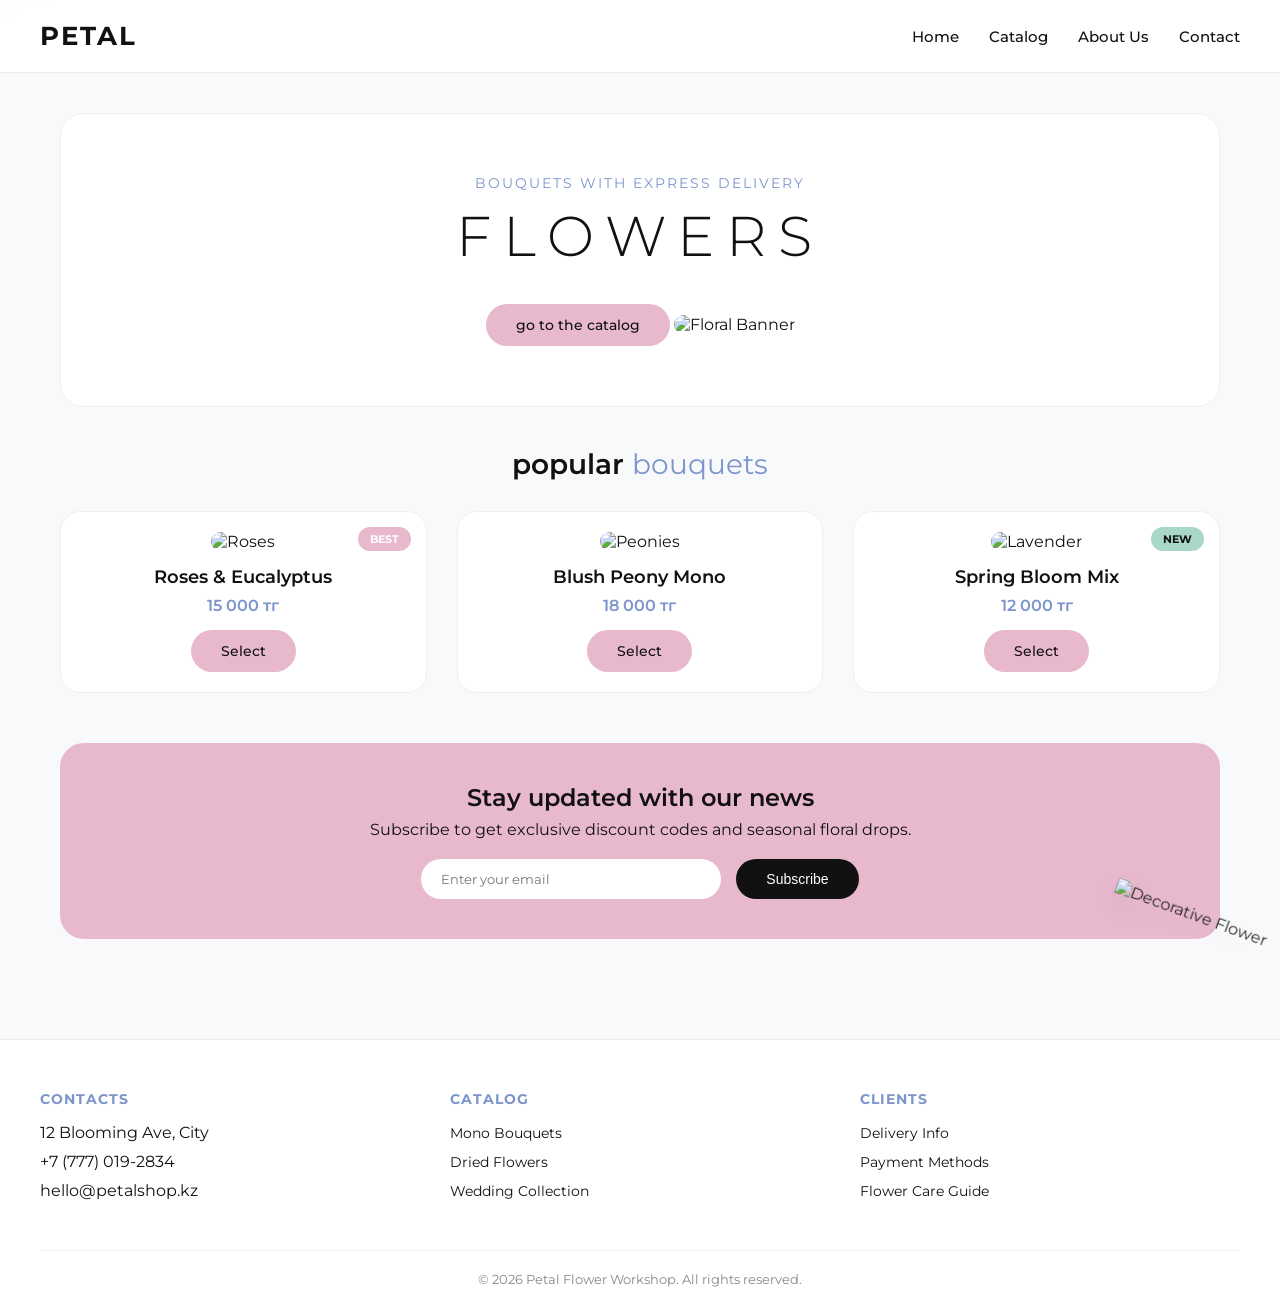
==== index.html @ 54bfecfd "Add files via upload" ====
<!DOCTYPE html>
<html lang="en">
<head>
    <meta charset="UTF-8">
    <meta name="viewport" content="width=device-width, initial-scale=1.0">
    <title>Petal - Flower Workshop</title>
    <link rel="stylesheet" href="css/style.css">
</head>
<body>
    <!-- FIXED DECORATIVE FLOWERS (Экранда қатып тұратын гүлдер) -->
    <img src="https://www.freepnglogos.com/uploads/flower-png/blossom-flower-transparent-image-13.png" class="bg-flower bg-flower-1" alt="Decorative Flower">
    <img src="https://static.vecteezy.com/system/resources/previews/059/246/254/non_2x/beautiful-azalea-flowers-isolated-on-transparent-background-free-png.png" class="bg-flower bg-flower-2" alt="Decorative Flower">

    <header>
        <div class="nav-container">
            <div class="logo">Petal</div>
            <nav>
                <ul class="nav-links">
                    <li><a href="index.html">Home</a></li>
                    <li><a href="catalog.html">Catalog</a></li>
                    <li><a href="about.html">About Us</a></li>
                    <li><a href="contact.html">Contact</a></li>
                </ul>
            </nav>
        </div>
    </header>

    <main>
        <!-- Hero Section -->
        <section class="hero">
            <p class="hero-subtitle">Bouquets with express delivery</p>
            <h1 class="hero-title">FLOWERS</h1>
            <a href="catalog.html" class="btn-pill">go to the catalog</a>
            <img src="https://images.unsplash.com/photo-1563241527-3004b7be0ffd?w=1000&h=400&fit=crop" alt="Floral Banner" class="hero-img">
        </section>

        <!-- Popular Section -->
        <section style="margin-bottom: 50px;">
            <h2 style="font-size: 28px; text-align: center;">popular <span class="highlight">bouquets</span></h2>
            
            <div class="grid-catalog">
                <article class="card">
                    <span class="badge badge-best">BEST</span>
                    <img src="https://images.unsplash.com/photo-1582794543139-8ac9cb0f7b11?w=400&h=300&fit=crop" alt="Roses">
                    <h3>Roses & Eucalyptus</h3>
                    <p class="price">15 000 тг</p>
                    <a href="catalog.html" class="btn-pill">Select</a>
                </article>

                <article class="card">
                    <img src="https://images.unsplash.com/photo-1490750967868-88cb4ec06540?w=400&h=300&fit=crop" alt="Peonies">
                    <h3>Blush Peony Mono</h3>
                    <p class="price">18 000 тг</p>
                    <a href="catalog.html" class="btn-pill">Select</a>
                </article>

                <article class="card">
                    <span class="badge badge-new">NEW</span>
                    <img src="https://images.unsplash.com/photo-1562690868-60bbe7293e94?w=400&h=300&fit=crop" alt="Lavender">
                    <h3>Spring Bloom Mix</h3>
                    <p class="price">12 000 тг</p>
                    <a href="catalog.html" class="btn-pill">Select</a>
                </article>
            </div>
        </section>

        <!-- Newsletter Bar -->
        <section class="newsletter-section">
            <h2>Stay updated with our news</h2>
            <p style="margin-top: 8px;">Subscribe to get exclusive discount codes and seasonal floral drops.</p>
            <form class="newsletter-form" action="#">
                <input type="email" placeholder="Enter your email" required>
                <button type="submit" class="btn-pill" style="background-color: var(--text-black); color: white;">Subscribe</button>
            </form>
        </section>
    </main>

    <footer>
        <div class="footer-grid">
            <div class="footer-col">
                <h4>Contacts</h4>
                <ul>
                    <li>12 Blooming Ave, City</li>
                    <li>+7 (777) 019-2834</li>
                    <li>hello@petalshop.kz</li>
                </ul>
            </div>
            <div class="footer-col">
                <h4>Catalog</h4>
                <ul>
                    <li><a href="catalog.html">Mono Bouquets</a></li>
                    <li><a href="catalog.html">Dried Flowers</a></li>
                    <li><a href="catalog.html">Wedding Collection</a></li>
                </ul>
            </div>
            <div class="footer-col">
                <h4>Clients</h4>
                <ul>
                    <li><a href="#">Delivery Info</a></li>
                    <li><a href="#">Payment Methods</a></li>
                    <li><a href="#">Flower Care Guide</a></li>
                </ul>
            </div>
        </div>
        <div class="footer-bottom">
            <p>&copy; 2026 Petal Flower Workshop. All rights reserved.</p>
        </div>
    </footer>
</body>
</html>
---- css/style.css ----
@import url('https://fonts.googleapis.com/css2?family=Montserrat:wght@300;400;500;600;700&display=swap');

:root {
    --periwinkle: #7C95CD; /* Палетка 1 */
    --soft-blue: #8FB1CE;  /* Палетка 2 */
    --mint-green: #A9D8CA; /* Палетка 3 */
    --bg-light: #F8F9FA;   /* Фон */
    --lilac-pink: #E8B8CD; /* Палетка 5 (Акцент) */
    --text-black: #111111; /* Қара шрифт */
    --white: #FFFFFF;
}

* {
    margin: 0;
    padding: 0;
    box-sizing: border-box;
}

body {
    font-family: 'Montserrat', sans-serif;
    background-color: var(--bg-light);
    color: var(--text-black);
    display: flex;
    flex-direction: column;
    min-height: 100vh;
}

/* FLEXBOX: Header */
header {
    background-color: var(--white);
    padding: 20px 40px;
    border-bottom: 1px solid #ECECEC;
}

.nav-container {
    display: flex;
    justify-content: space-between;
    align-items: center;
    max-width: 1200px;
    margin: 0 auto;
}

.logo {
    font-size: 26px;
    font-weight: 700;
    letter-spacing: 2px;
    color: var(--text-black);
    text-transform: uppercase;
}

.nav-links {
    list-style: none;
    display: flex;
    gap: 30px;
}

.nav-links a {
    color: var(--text-black);
    text-decoration: none;
    font-weight: 500;
    font-size: 15px;
    transition: color 0.3s;
}

.nav-links a:hover {
    color: var(--periwinkle);
}

main {
    flex: 1;
    max-width: 1200px;
    margin: 0 auto;
    width: 100%;
    padding: 40px 20px;
}

/* Typography & Accent Colors */
h1, h2, h3 {
    color: var(--text-black);
    font-weight: 600;
}

.highlight {
    color: var(--periwinkle);
    font-weight: 400;
}

/* Pill Buttons */
.btn-pill {
    display: inline-block;
    background-color: var(--lilac-pink);
    color: var(--text-black);
    padding: 12px 30px;
    border-radius: 30px;
    text-decoration: none;
    font-weight: 500;
    font-size: 14px;
    border: none;
    cursor: pointer;
    transition: all 0.3s ease;
}

.btn-pill:hover {
    background-color: var(--periwinkle);
    color: var(--white);
    transform: translateY(-2px);
}

/* HERO SECTION */
.hero {
    text-align: center;
    padding: 60px 20px;
    background-color: var(--white);
    border-radius: 24px;
    margin-bottom: 40px;
    border: 1px solid #F0F0F0;
}

.hero-subtitle {
    font-size: 14px;
    text-transform: uppercase;
    letter-spacing: 2px;
    color: var(--periwinkle);
    margin-bottom: 10px;
}

.hero-title {
    font-size: 56px;
    letter-spacing: 12px;
    margin-bottom: 20px;
    font-weight: 300;
}

.hero-img {
    width: 100%;
    max-height: 450px;
    object-fit: cover;
    border-radius: 20px;
    margin-top: 25px;
}

/* BADGES */
.badge {
    position: absolute;
    top: 15px;
    right: 15px;
    padding: 5px 12px;
    border-radius: 15px;
    font-size: 11px;
    font-weight: 700;
    color: var(--white);
}

.badge-best { background-color: var(--lilac-pink); }
.badge-new { background-color: var(--mint-green); color: var(--text-black); }

/* GRID CATALOGUE */
.grid-catalog {
    display: grid;
    grid-template-columns: repeat(auto-fit, minmax(280px, 1fr));
    gap: 30px;
    margin-top: 30px;
}

.card {
    position: relative;
    background-color: var(--white);
    border-radius: 20px;
    padding: 20px;
    text-align: center;
    border: 1px solid #EFEFEF;
    transition: transform 0.3s;
}

.card:hover {
    transform: translateY(-5px);
}

.card img {
    width: 100%;
    height: 260px;
    object-fit: cover;
    border-radius: 16px;
    margin-bottom: 15px;
}

.card h3 {
    font-size: 18px;
    margin-bottom: 8px;
}

.card .price {
    font-weight: 600;
    color: var(--periwinkle);
    margin-bottom: 15px;
}

/* ABOUT GRID */
.about-grid {
    display: grid;
    grid-template-columns: 1fr 1fr;
    gap: 40px;
    align-items: center;
    background-color: var(--white);
    padding: 40px;
    border-radius: 24px;
}

.about-grid img {
    width: 100%;
    border-radius: 20px;
}

/* NEWSLETTER BAR */
.newsletter-section {
    background-color: var(--lilac-pink);
    padding: 40px;
    border-radius: 24px;
    text-align: center;
    margin-top: 50px;
}

.newsletter-form {
    display: flex;
    justify-content: center;
    gap: 15px;
    margin-top: 20px;
    flex-wrap: wrap;
}

.newsletter-form input {
    padding: 12px 20px;
    border-radius: 30px;
    border: none;
    width: 300px;
    outline: none;
    font-family: 'Montserrat', sans-serif;
}

/* CONTACT FORM & MESSENGERS */
.contact-container {
    display: grid;
    grid-template-columns: 1fr 1fr;
    gap: 40px;
    background: var(--white);
    padding: 40px;
    border-radius: 24px;
}

.contact-form {
    display: flex;
    flex-direction: column;
    gap: 15px;
}

.contact-form input, .contact-form textarea {
    padding: 12px;
    border: 1px solid #DDD;
    border-radius: 10px;
    font-family: 'Montserrat', sans-serif;
}

.messenger-list {
    list-style: none;
    display: flex;
    flex-direction: column;
    gap: 15px;
    margin-top: 20px;
}

.messenger-list a {
    display: block;
    padding: 12px 20px;
    background-color: var(--bg-light);
    border-radius: 15px;
    color: var(--text-black);
    text-decoration: none;
    font-weight: 500;
    transition: background 0.3s;
}

.messenger-list a:hover {
    background-color: var(--mint-green);
}

/* EXTENDED FOOTER */
footer {
    background-color: var(--white);
    border-top: 1px solid #ECECEC;
    padding: 50px 40px 20px;
    margin-top: 60px;
}

.footer-grid {
    display: grid;
    grid-template-columns: repeat(auto-fit, minmax(180px, 1fr));
    gap: 30px;
    max-width: 1200px;
    margin: 0 auto;
    margin-bottom: 40px;
}

.footer-col h4 {
    font-size: 14px;
    text-transform: uppercase;
    letter-spacing: 1px;
    margin-bottom: 15px;
    color: var(--periwinkle);
}

.footer-col ul {
    list-style: none;
}

.footer-col ul li {
    margin-bottom: 10px;
}

.footer-col ul a {
    color: var(--text-black);
    text-decoration: none;
    font-size: 14px;
}

.footer-bottom {
    text-align: center;
    font-size: 13px;
    color: #888;
    border-top: 1px solid #F0F0F0;
    padding-top: 20px;
}

/* RESPONSIVE */
@media (max-width: 768px) {
    .nav-container { flex-direction: column; gap: 15px; }
    .about-grid, .contact-container { grid-template-columns: 1fr; }
    .hero-title { font-size: 36px; letter-spacing: 6px; }
}
/* FIXED BACKGROUND FLOWERS */
.bg-flower {
    position: fixed;
    pointer-events: none; /* Сурет батырмаларды басуға кедергі келтірмейді */
    z-index: 100; /* Беттің ең үстінде тұрады */
    opacity: 0.9; /* Әдемі көрінуі үшін сәл мөлдірлік қосылды */
    filter: drop-shadow(0 10px 15px rgba(0,0,0,0.1)); /* Жеңіл көлеңке */
}

.bg-flower-1 {
    top: -30px;
    left: -30px;
    width: 160px;
    transform: rotate(-15deg);
}

.bg-flower-2 {
    bottom: -30px;
    right: -30px;
    width: 200px;
    transform: rotate(20deg);
}

/* Мобильді нұсқада гүлдер кішірейеді */
@media (max-width: 768px) {
    .bg-flower-1 {
        width: 200px;
        top: -20px;
        left: -20px;
    }
    .bg-flower-2 {
        width: 220px;
        bottom: -20px;
        right: -20px;
    }
}
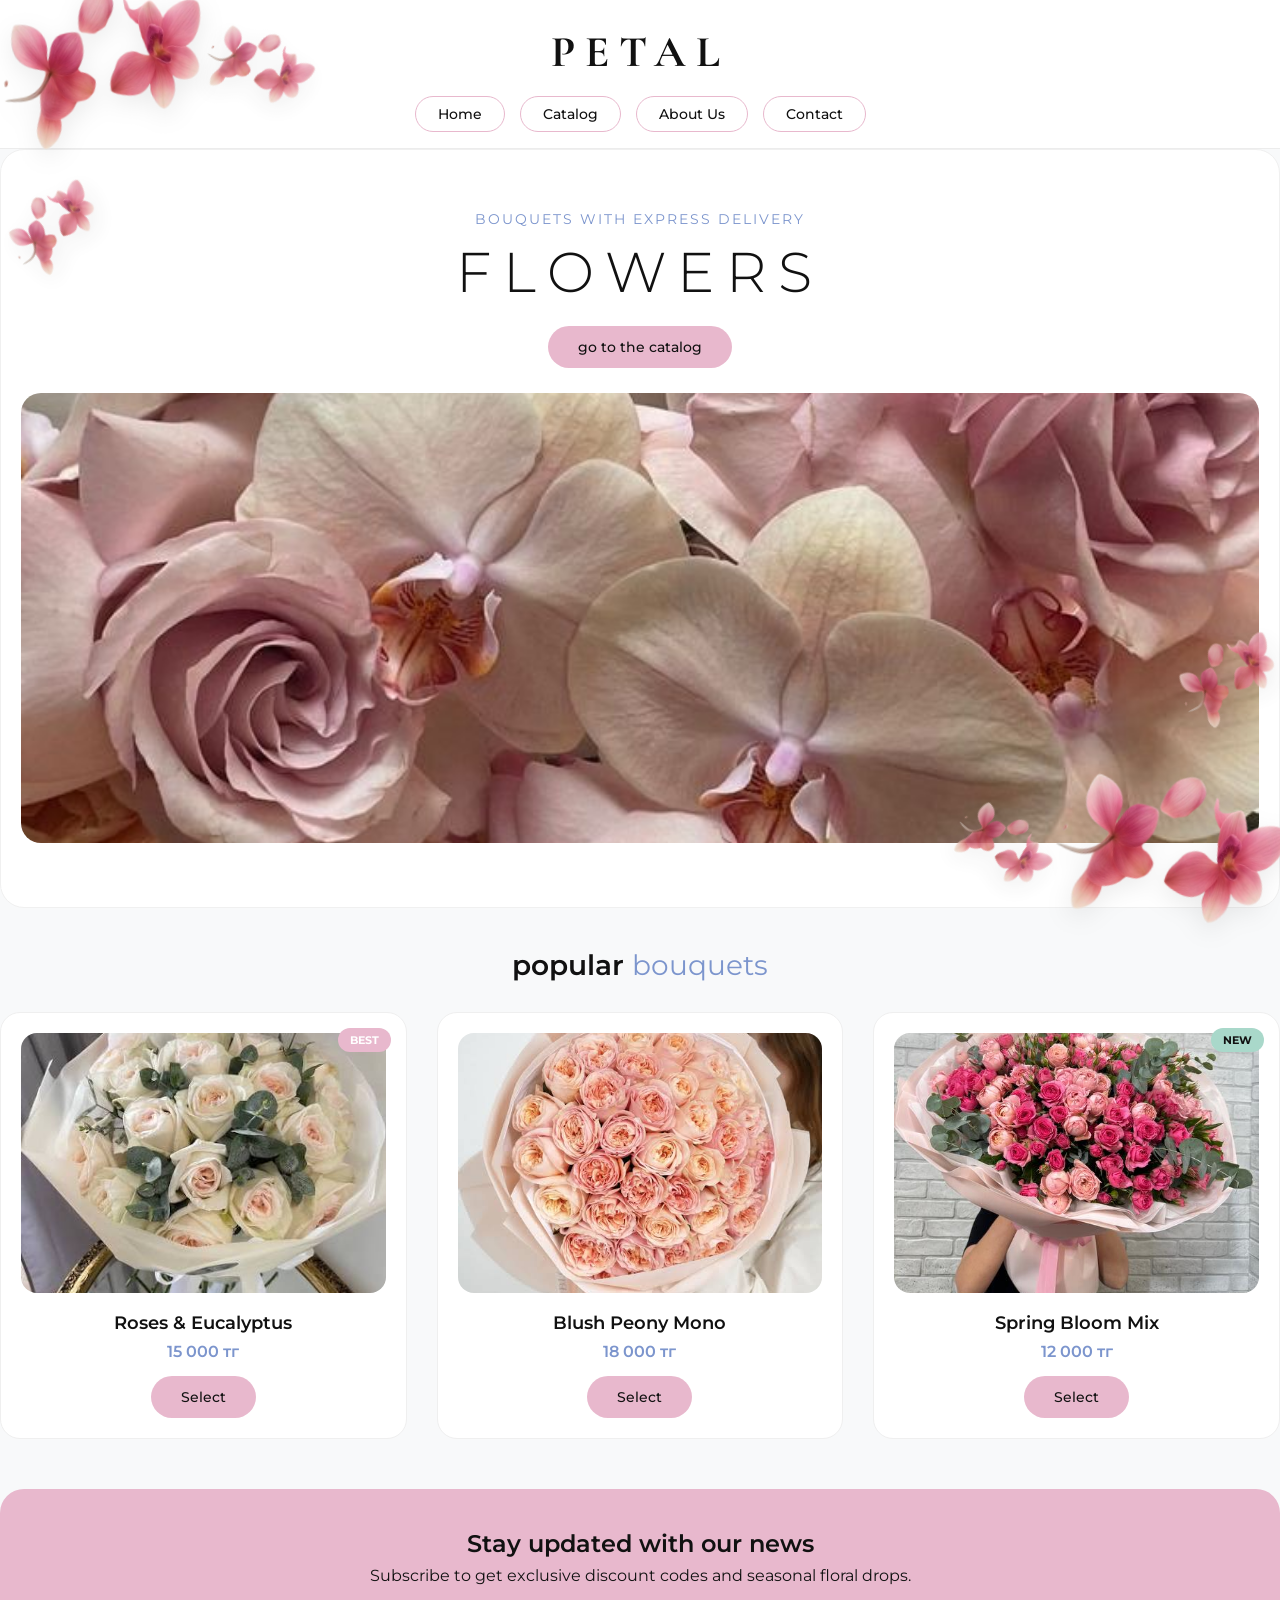
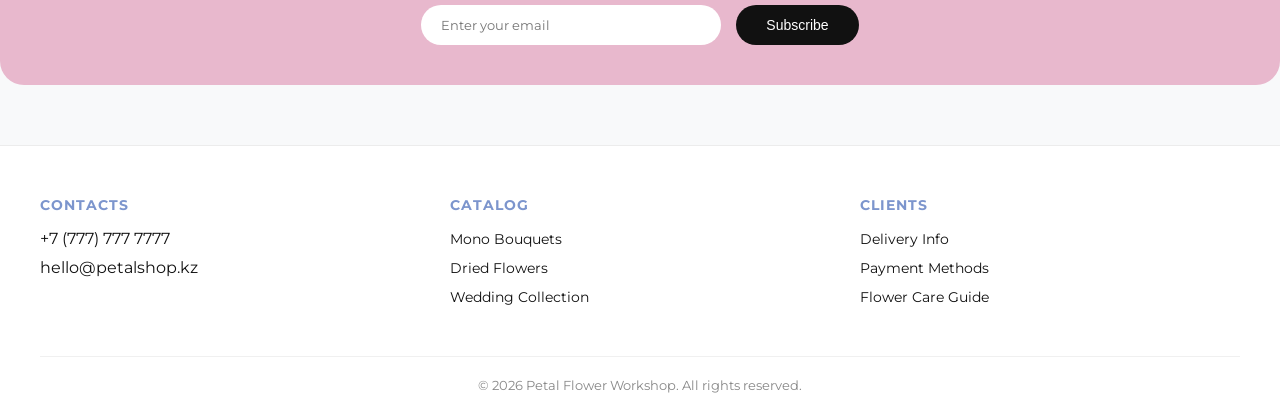
==== commit 057b8a2e: "Add files via upload" ====
--- a/index.html
+++ b/index.html
@@ -7,9 +7,13 @@
     <link rel="stylesheet" href="css/style.css">
 </head>
 <body>
-    <!-- FIXED DECORATIVE FLOWERS (Экранда қатып тұратын гүлдер) -->
-    <img src="https://www.freepnglogos.com/uploads/flower-png/blossom-flower-transparent-image-13.png" class="bg-flower bg-flower-1" alt="Decorative Flower">
-    <img src="https://static.vecteezy.com/system/resources/previews/059/246/254/non_2x/beautiful-azalea-flowers-isolated-on-transparent-background-free-png.png" class="bg-flower bg-flower-2" alt="Decorative Flower">
+    <img src="imeges/гүл.png" class="bg-flower bg-flower-tl-main" alt="Main Flower Top Left">
+    <img src="imeges/гүл.png" class="bg-flower bg-flower-tl-sub1" alt="Sub Flower 1 Top Left">
+    <img src="imeges/гүл.png" class="bg-flower bg-flower-tl-sub2" alt="Sub Flower 2 Top Left">
+
+    <img src="imeges/гүл.png" class="bg-flower bg-flower-br-main" alt="Main Flower Bottom Right">
+    <img src="imeges/гүл.png" class="bg-flower bg-flower-br-sub1" alt="Sub Flower 1 Bottom Right">
+    <img src="imeges/гүл.png" class="bg-flower bg-flower-br-sub2" alt="Sub Flower 2 Bottom Right">
 
     <header>
         <div class="nav-container">
@@ -26,29 +30,27 @@
     </header>
 
     <main>
-        <!-- Hero Section -->
         <section class="hero">
             <p class="hero-subtitle">Bouquets with express delivery</p>
             <h1 class="hero-title">FLOWERS</h1>
             <a href="catalog.html" class="btn-pill">go to the catalog</a>
-            <img src="https://images.unsplash.com/photo-1563241527-3004b7be0ffd?w=1000&h=400&fit=crop" alt="Floral Banner" class="hero-img">
+            <img src="imeges/цветошки.jpg" alt="Floral Banner" class="hero-img">
         </section>
 
-        <!-- Popular Section -->
         <section style="margin-bottom: 50px;">
             <h2 style="font-size: 28px; text-align: center;">popular <span class="highlight">bouquets</span></h2>
             
             <div class="grid-catalog">
                 <article class="card">
                     <span class="badge badge-best">BEST</span>
-                    <img src="https://images.unsplash.com/photo-1582794543139-8ac9cb0f7b11?w=400&h=300&fit=crop" alt="Roses">
+                    <img src="imeges/цветы7.jpg" alt="Roses">
                     <h3>Roses & Eucalyptus</h3>
                     <p class="price">15 000 тг</p>
                     <a href="catalog.html" class="btn-pill">Select</a>
                 </article>
 
                 <article class="card">
-                    <img src="https://images.unsplash.com/photo-1490750967868-88cb4ec06540?w=400&h=300&fit=crop" alt="Peonies">
+                    <img src="imeges/цветы8.jpg" alt="Peonies">
                     <h3>Blush Peony Mono</h3>
                     <p class="price">18 000 тг</p>
                     <a href="catalog.html" class="btn-pill">Select</a>
@@ -56,7 +58,7 @@
 
                 <article class="card">
                     <span class="badge badge-new">NEW</span>
-                    <img src="https://images.unsplash.com/photo-1562690868-60bbe7293e94?w=400&h=300&fit=crop" alt="Lavender">
+                    <img src="imeges/цветы9.jpg" alt="Lavender">
                     <h3>Spring Bloom Mix</h3>
                     <p class="price">12 000 тг</p>
                     <a href="catalog.html" class="btn-pill">Select</a>
@@ -64,7 +66,6 @@
             </div>
         </section>
 
-        <!-- Newsletter Bar -->
         <section class="newsletter-section">
             <h2>Stay updated with our news</h2>
             <p style="margin-top: 8px;">Subscribe to get exclusive discount codes and seasonal floral drops.</p>
@@ -80,8 +81,7 @@
             <div class="footer-col">
                 <h4>Contacts</h4>
                 <ul>
-                    <li>12 Blooming Ave, City</li>
-                    <li>+7 (777) 019-2834</li>
+                    <li>+7 (777) 777 7777</li>
                     <li>hello@petalshop.kz</li>
                 </ul>
             </div>
--- a/css/style.css
+++ b/css/style.css
@@ -1,12 +1,12 @@
-@import url('https://fonts.googleapis.com/css2?family=Montserrat:wght@300;400;500;600;700&display=swap');
+@import url('https://fonts.googleapis.com/css2?family=Cormorant+Garamond:wght@600;700&family=Montserrat:wght@300;400;500;600;700&display=swap');
 
 :root {
-    --periwinkle: #7C95CD; /* Палетка 1 */
-    --soft-blue: #8FB1CE;  /* Палетка 2 */
-    --mint-green: #A9D8CA; /* Палетка 3 */
-    --bg-light: #F8F9FA;   /* Фон */
-    --lilac-pink: #E8B8CD; /* Палетка 5 (Акцент) */
-    --text-black: #111111; /* Қара шрифт */
+    --periwinkle: #7C95CD;
+    --soft-blue: #8FB1CE;
+    --mint-green: #A9D8CA;
+    --bg-light: #F8F9FA;
+    --lilac-pink: #E8B8CD;
+    --text-black: #111111;
     --white: #FFFFFF;
 }
 
@@ -25,56 +25,135 @@
     min-height: 100vh;
 }
 
-/* FLEXBOX: Header */
+.bg-flower {
+    position: fixed;
+    pointer-events: none;
+    z-index: 100;
+    filter: drop-shadow(0 8px 12px rgba(0,0,0,0.08));
+}
+
+.bg-flower-tl-main {
+    top: -40px;
+    left: -40px;
+    width: 280px;
+    transform: rotate(-10deg);
+    z-index: 102;
+}
+
+.bg-flower-tl-sub1 {
+    top: 15px;
+    left: 190px;
+    width: 140px;
+    transform: rotate(25deg);
+    opacity: 0.8;
+    z-index: 101;
+}
+
+.bg-flower-tl-sub2 {
+    top: 180px;
+    left: -15px;
+    width: 130px;
+    transform: rotate(-40deg);
+    opacity: 0.8;
+    z-index: 101;
+}
+
+.bg-flower-br-main {
+    bottom: -40px;
+    right: -40px;
+    width: 300px;
+    transform: rotate(15deg);
+    z-index: 102;
+}
+
+.bg-flower-br-sub1 {
+    bottom: 180px;
+    right: -15px;
+    width: 140px;
+    transform: rotate(-30deg);
+    opacity: 0.8;
+    z-index: 101;
+}
+
+.bg-flower-br-sub2 {
+    bottom: 15px;
+    right: 210px;
+    width: 130px;
+    transform: rotate(40deg);
+    opacity: 0.8;
+    z-index: 101;
+}
+
+@media (max-width: 768px) {
+    .bg-flower-tl-main { width: 160px; top: -20px; left: -20px; }
+    .bg-flower-tl-sub1 { width: 80px; top: 10px; left: 110px; }
+    .bg-flower-tl-sub2 { width: 75px; top: 100px; left: -10px; }
+
+    .bg-flower-br-main { width: 170px; bottom: -20px; right: -20px; }
+    .bg-flower-br-sub1 { width: 85px; bottom: 110px; right: -10px; }
+    .bg-flower-br-sub2 { width: 80px; bottom: 10px; right: 120px; }
+}
+
 header {
     background-color: var(--white);
-    padding: 20px 40px;
+    padding: 25px 40px;
     border-bottom: 1px solid #ECECEC;
 }
 
 .nav-container {
     display: flex;
-    justify-content: space-between;
+    flex-direction: column;
     align-items: center;
+    gap: 20px;
     max-width: 1200px;
     margin: 0 auto;
 }
 
 .logo {
-    font-size: 26px;
+    font-family: 'Cormorant Garamond', serif;
+    font-size: 44px;
     font-weight: 700;
-    letter-spacing: 2px;
+    letter-spacing: 10px;
     color: var(--text-black);
     text-transform: uppercase;
+    text-decoration: none;
+    text-align: center;
+    display: block;
+    margin-bottom: 5px;
+    transition: all 0.3s ease;
+}
+
+.logo:hover {
+    color: var(--periwinkle);
+    transform: scale(1.02);
 }
 
 .nav-links {
     list-style: none;
     display: flex;
-    gap: 30px;
+    gap: 15px;
+    flex-wrap: wrap;
+    justify-content: center;
 }
 
 .nav-links a {
     color: var(--text-black);
     text-decoration: none;
     font-weight: 500;
-    font-size: 15px;
-    transition: color 0.3s;
+    font-size: 14px;
+    padding: 8px 22px;
+    border: 1.5px solid var(--lilac-pink);
+    border-radius: 25px;
+    background-color: var(--white);
+    transition: all 0.3s ease;
 }
 
 .nav-links a:hover {
-    color: var(--periwinkle);
-}
-
-main {
-    flex: 1;
-    max-width: 1200px;
-    margin: 0 auto;
-    width: 100%;
-    padding: 40px 20px;
-}
-
-/* Typography & Accent Colors */
+    background-color: var(--lilac-pink);
+    color: var(--text-black);
+    transform: translateY(-2px);
+}
+
 h1, h2, h3 {
     color: var(--text-black);
     font-weight: 600;
@@ -85,7 +164,6 @@
     font-weight: 400;
 }
 
-/* Pill Buttons */
 .btn-pill {
     display: inline-block;
     background-color: var(--lilac-pink);
@@ -106,7 +184,6 @@
     transform: translateY(-2px);
 }
 
-/* HERO SECTION */
 .hero {
     text-align: center;
     padding: 60px 20px;
@@ -139,7 +216,6 @@
     margin-top: 25px;
 }
 
-/* BADGES */
 .badge {
     position: absolute;
     top: 15px;
@@ -154,7 +230,6 @@
 .badge-best { background-color: var(--lilac-pink); }
 .badge-new { background-color: var(--mint-green); color: var(--text-black); }
 
-/* GRID CATALOGUE */
 .grid-catalog {
     display: grid;
     grid-template-columns: repeat(auto-fit, minmax(280px, 1fr));
@@ -195,7 +270,6 @@
     margin-bottom: 15px;
 }
 
-/* ABOUT GRID */
 .about-grid {
     display: grid;
     grid-template-columns: 1fr 1fr;
@@ -211,7 +285,69 @@
     border-radius: 20px;
 }
 
-/* NEWSLETTER BAR */
+.team-grid {
+    display: grid;
+    grid-template-columns: repeat(auto-fit, minmax(220px, 1fr));
+    gap: 30px;
+    margin-top: 40px;
+}
+
+.team-card {
+    position: relative;
+    background-color: var(--white);
+    padding: 30px 20px;
+    border-radius: 24px;
+    text-align: center;
+    border: 1px solid #EFEFEF;
+    transition: transform 0.3s;
+    overflow: hidden;
+}
+
+.team-card:hover {
+    transform: translateY(-5px);
+    box-shadow: 0 10px 20px rgba(0,0,0,0.05);
+}
+
+.card-flower-deco {
+    position: absolute;
+    top: 12px;
+    right: 12px;
+    width: 36px;
+    height: 36px;
+    object-fit: contain;
+    opacity: 0.85;
+    pointer-events: none;
+}
+
+.team-card img:not(.card-flower-deco) {
+    width: 140px;
+    height: 140px;
+    border-radius: 50%;
+    object-fit: cover;
+    margin-bottom: 15px;
+    border: 4px solid var(--lilac-pink);
+}
+
+.team-card h3 {
+    font-size: 18px;
+    margin-bottom: 5px;
+}
+
+.team-role {
+    font-size: 12px;
+    font-weight: 600;
+    text-transform: uppercase;
+    color: var(--periwinkle);
+    margin-bottom: 15px;
+    letter-spacing: 1px;
+}
+
+.team-card p {
+    font-size: 13px;
+    color: #555;
+    line-height: 1.5;
+}
+
 .newsletter-section {
     background-color: var(--lilac-pink);
     padding: 40px;
@@ -237,7 +373,6 @@
     font-family: 'Montserrat', sans-serif;
 }
 
-/* CONTACT FORM & MESSENGERS */
 .contact-container {
     display: grid;
     grid-template-columns: 1fr 1fr;
@@ -283,7 +418,6 @@
     background-color: var(--mint-green);
 }
 
-/* EXTENDED FOOTER */
 footer {
     background-color: var(--white);
     border-top: 1px solid #ECECEC;
@@ -330,45 +464,10 @@
     padding-top: 20px;
 }
 
-/* RESPONSIVE */
 @media (max-width: 768px) {
     .nav-container { flex-direction: column; gap: 15px; }
     .about-grid, .contact-container { grid-template-columns: 1fr; }
     .hero-title { font-size: 36px; letter-spacing: 6px; }
-}
-/* FIXED BACKGROUND FLOWERS */
-.bg-flower {
-    position: fixed;
-    pointer-events: none; /* Сурет батырмаларды басуға кедергі келтірмейді */
-    z-index: 100; /* Беттің ең үстінде тұрады */
-    opacity: 0.9; /* Әдемі көрінуі үшін сәл мөлдірлік қосылды */
-    filter: drop-shadow(0 10px 15px rgba(0,0,0,0.1)); /* Жеңіл көлеңке */
-}
-
-.bg-flower-1 {
-    top: -30px;
-    left: -30px;
-    width: 160px;
-    transform: rotate(-15deg);
-}
-
-.bg-flower-2 {
-    bottom: -30px;
-    right: -30px;
-    width: 200px;
-    transform: rotate(20deg);
-}
-
-/* Мобильді нұсқада гүлдер кішірейеді */
-@media (max-width: 768px) {
-    .bg-flower-1 {
-        width: 200px;
-        top: -20px;
-        left: -20px;
-    }
-    .bg-flower-2 {
-        width: 220px;
-        bottom: -20px;
-        right: -20px;
-    }
+    .bg-flower-1 { width: 200px; top: -20px; left: -20px; }
+    .bg-flower-2 { width: 220px; bottom: -20px; right: -20px; }
 }
